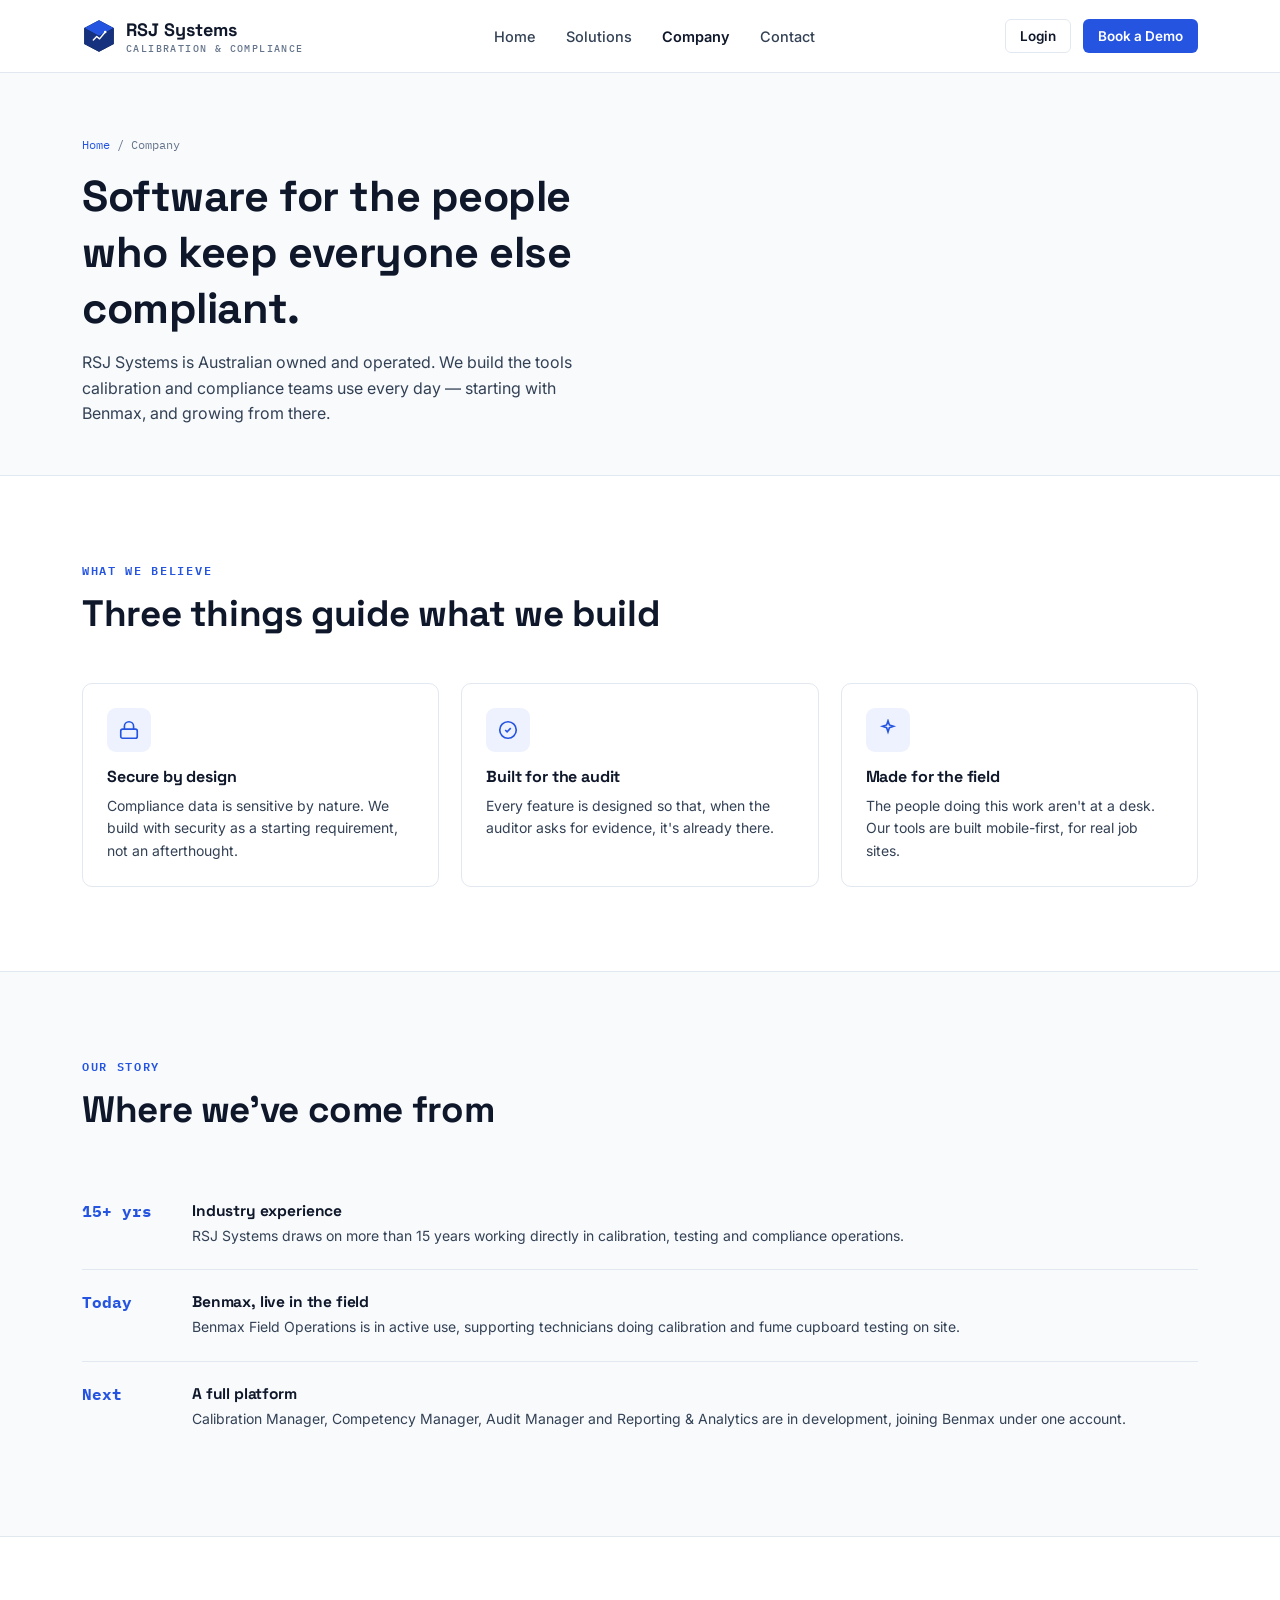
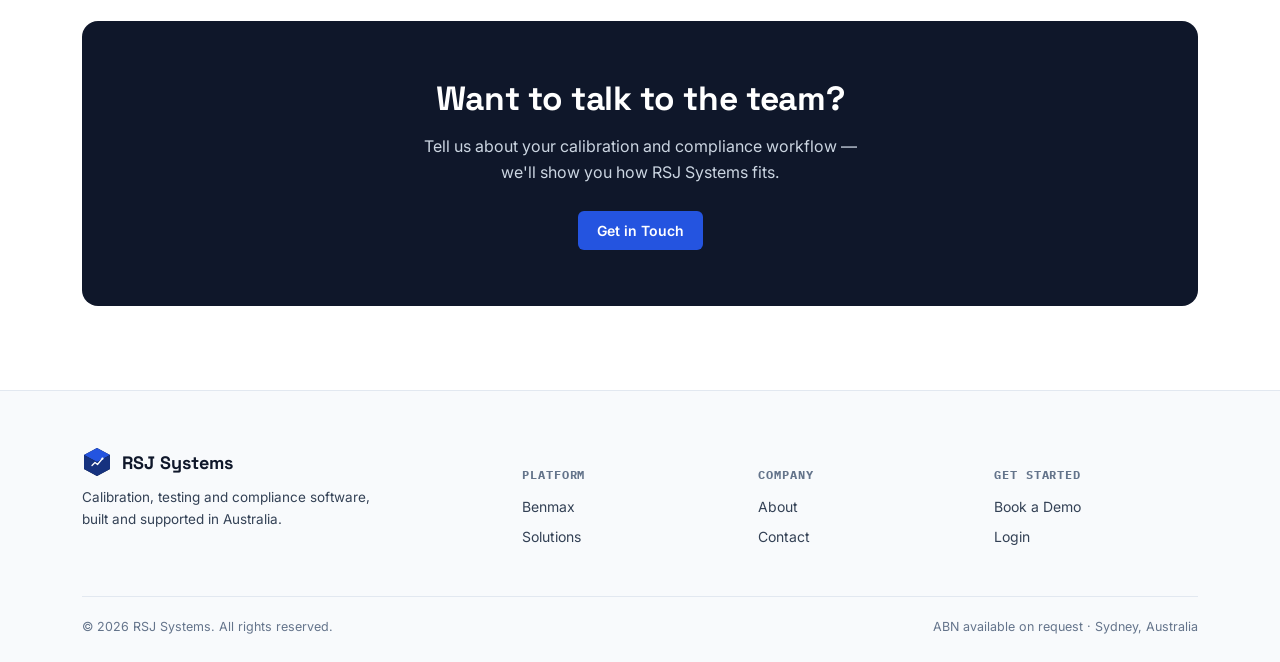
==== company.html @ 9a2268c6 "New website" ====
<!doctype html>
<html lang="en">
<head>
<meta charset="UTF-8">
<meta name="viewport" content="width=device-width, initial-scale=1.0">
<title>Company | RSJ Systems</title>
<meta name="description" content="RSJ Systems is an Australian-owned software company building calibration and compliance tools for regulated industries.">
<link rel="icon" type="image/svg+xml" href="assets/logo.svg">
<link href="https://fonts.googleapis.com/css2?family=Space+Grotesk:wght@500;600;700&family=Inter:wght@400;500;600;700&family=IBM+Plex+Mono:wght@500;600&display=swap" rel="stylesheet">
<link rel="stylesheet" href="assets/styles.css">
</head>
<body>

<header class="site-header">
  <div class="wrap">
    <a href="index.html" class="brand">
      <img src="assets/logo.svg" alt="" width="34" height="34">
      <span>RSJ Systems<small>CALIBRATION &amp; COMPLIANCE</small></span>
    </a>
    <nav class="main-nav" aria-label="Primary">
      <a href="index.html">Home</a>
      <a href="solutions.html">Solutions</a>
      <a href="company.html">Company</a>
      <a href="contact.html">Contact</a>
    </nav>
    <div class="header-actions">
      <a class="btn btn-ghost btn-sm" href="https://benmaxservice.rsjsystems.com" target="_blank" rel="noopener">Login</a>
      <a class="btn btn-primary btn-sm" href="contact.html">Book a Demo</a>
      <button class="nav-toggle" aria-label="Open menu">
        <svg viewBox="0 0 24 24" fill="none" stroke="currentColor" stroke-width="2"><line x1="3" y1="6" x2="21" y2="6"/><line x1="3" y1="12" x2="21" y2="12"/><line x1="3" y1="18" x2="21" y2="18"/></svg>
      </button>
    </div>
  </div>
</header>

<div class="mobile-nav">
  <div class="mobile-nav-panel">
    <button class="mobile-nav-close" aria-label="Close menu">
      <svg viewBox="0 0 24 24" fill="none" stroke="currentColor" stroke-width="2"><line x1="18" y1="6" x2="6" y2="18"/><line x1="6" y1="6" x2="18" y2="18"/></svg>
    </button>
    <a href="index.html">Home</a>
    <a href="solutions.html">Solutions</a>
    <a href="company.html">Company</a>
    <a href="contact.html">Contact</a>
    <a href="https://benmaxservice.rsjsystems.com" target="_blank" rel="noopener">Login</a>
    <a class="btn btn-primary" href="contact.html">Book a Demo</a>
  </div>
</div>

<section class="page-hero">
  <div class="wrap">
    <div class="breadcrumb"><a href="index.html">Home</a> / Company</div>
    <h1>Software for the people who keep everyone else compliant.</h1>
    <p>RSJ Systems is Australian owned and operated. We build the tools calibration and compliance teams use every day — starting with Benmax, and growing from there.</p>
  </div>
</section>

<section>
  <div class="wrap">
    <div class="section-head" data-reveal>
      <span class="section-label">What We Believe</span>
      <h2>Three things guide what we build</h2>
    </div>
    <div class="value-grid" data-reveal>
      <div class="value-card">
        <div class="app-icon"><svg viewBox="0 0 24 24" fill="none" stroke="currentColor" stroke-width="1.8"><rect x="3" y="11" width="18" height="10" rx="2"/><path d="M7 11V8a5 5 0 0 1 10 0v3"/></svg></div>
        <h3>Secure by design</h3>
        <p>Compliance data is sensitive by nature. We build with security as a starting requirement, not an afterthought.</p>
      </div>
      <div class="value-card">
        <div class="app-icon"><svg viewBox="0 0 24 24" fill="none" stroke="currentColor" stroke-width="1.8"><path d="M9 12l2 2 4-4"/><circle cx="12" cy="12" r="9"/></svg></div>
        <h3>Built for the audit</h3>
        <p>Every feature is designed so that, when the auditor asks for evidence, it's already there.</p>
      </div>
      <div class="value-card">
        <div class="app-icon"><svg viewBox="0 0 24 24" fill="none" stroke="currentColor" stroke-width="1.8"><path d="M12 2l1.5 4.5L18 8l-4.5 1.5L12 14l-1.5-4.5L6 8l4.5-1.5L12 2z"/></svg></div>
        <h3>Made for the field</h3>
        <p>The people doing this work aren't at a desk. Our tools are built mobile-first, for real job sites.</p>
      </div>
    </div>
  </div>
</section>

<section class="alt-bg">
  <div class="wrap">
    <div class="section-head" data-reveal>
      <span class="section-label">Our Story</span>
      <h2>Where we've come from</h2>
    </div>
    <div class="timeline" data-reveal>
      <div class="timeline-row">
        <span class="year">15+ yrs</span>
        <div><h4>Industry experience</h4><p>RSJ Systems draws on more than 15 years working directly in calibration, testing and compliance operations.</p></div>
      </div>
      <div class="timeline-row">
        <span class="year">Today</span>
        <div><h4>Benmax, live in the field</h4><p>Benmax Field Operations is in active use, supporting technicians doing calibration and fume cupboard testing on site.</p></div>
      </div>
      <div class="timeline-row">
        <span class="year">Next</span>
        <div><h4>A full platform</h4><p>Calibration Manager, Competency Manager, Audit Manager and Reporting &amp; Analytics are in development, joining Benmax under one account.</p></div>
      </div>
    </div>
  </div>
</section>

<section>
  <div class="wrap">
    <div class="cta-band" data-reveal>
      <h2>Want to talk to the team?</h2>
      <p>Tell us about your calibration and compliance workflow — we'll show you how RSJ Systems fits.</p>
      <a href="contact.html" class="btn btn-primary">Get in Touch</a>
    </div>
  </div>
</section>

<footer class="site-footer">
  <div class="wrap">
    <div class="footer-grid">
      <div class="footer-brand">
        <a href="index.html" class="brand"><img src="assets/logo.svg" alt="" width="30" height="30"><span>RSJ Systems</span></a>
        <p>Calibration, testing and compliance software, built and supported in Australia.</p>
      </div>
      <div class="footer-col">
        <h5>Platform</h5>
        <ul>
          <li><a href="https://benmaxservice.rsjsystems.com" target="_blank" rel="noopener">Benmax</a></li>
          <li><a href="solutions.html">Solutions</a></li>
        </ul>
      </div>
      <div class="footer-col">
        <h5>Company</h5>
        <ul>
          <li><a href="company.html">About</a></li>
          <li><a href="contact.html">Contact</a></li>
        </ul>
      </div>
      <div class="footer-col">
        <h5>Get Started</h5>
        <ul>
          <li><a href="contact.html">Book a Demo</a></li>
          <li><a href="https://benmaxservice.rsjsystems.com" target="_blank" rel="noopener">Login</a></li>
        </ul>
      </div>
    </div>
    <div class="footer-bottom">
      <span>© 2026 RSJ Systems. All rights reserved.</span>
      <span>ABN available on request · Sydney, Australia</span>
    </div>
  </div>
</footer>

<script src="assets/script.js"></script>
</body>
</html>
---- assets/styles.css ----
/* ===========================================================
   RSJ SYSTEMS — Design tokens
   =========================================================== */
:root {
  /* Color */
  --ink: #0f172a;
  --ink-soft: #334155;
  --muted: #64748b;
  --line: #e2e8f0;
  --paper: #ffffff;
  --paper-soft: #f8fafc;
  --blue: #2454e0;
  --blue-deep: #16327f;
  --blue-tint: #eef2fe;
  --green: #16a34a;
  --green-tint: #ecfdf3;

  /* Type */
  --font-display: "Space Grotesk", "Segoe UI", sans-serif;
  --font-body: "Inter", "Segoe UI", sans-serif;
  --font-mono: "IBM Plex Mono", "Courier New", monospace;

  /* Layout */
  --max: 1180px;
  --radius: 10px;
  --radius-sm: 6px;
}

* { box-sizing: border-box; }
html { scroll-behavior: smooth; }
body {
  margin: 0;
  font-family: var(--font-body);
  color: var(--ink);
  background: var(--paper);
  -webkit-font-smoothing: antialiased;
}
img { max-width: 100%; display: block; }
a { color: inherit; text-decoration: none; }
ul { margin: 0; padding: 0; list-style: none; }
h1, h2, h3, h4 {
  font-family: var(--font-display);
  margin: 0;
  letter-spacing: -0.01em;
}
p { margin: 0; line-height: 1.6; color: var(--ink-soft); }

.wrap {
  max-width: var(--max);
  margin: 0 auto;
  padding: 0 32px;
}

/* focus states */
a:focus-visible, button:focus-visible {
  outline: 2px solid var(--blue);
  outline-offset: 2px;
}

@media (prefers-reduced-motion: reduce) {
  * { animation: none !important; transition: none !important; }
}

/* ===========================================================
   HEADER
   =========================================================== */
.site-header {
  position: sticky;
  top: 0;
  z-index: 50;
  background: rgba(255, 255, 255, 0.9);
  backdrop-filter: saturate(180%) blur(10px);
  border-bottom: 1px solid var(--line);
}
.site-header .wrap {
  display: flex;
  align-items: center;
  justify-content: space-between;
  height: 72px;
}
.brand {
  display: flex;
  align-items: center;
  gap: 10px;
  font-family: var(--font-display);
  font-weight: 700;
  font-size: 18px;
  color: var(--ink);
}
.brand small {
  display: block;
  font-family: var(--font-mono);
  font-size: 10px;
  font-weight: 500;
  letter-spacing: 0.14em;
  color: var(--muted);
  margin-top: 1px;
}
.brand svg { width: 34px; height: 34px; }

.main-nav {
  display: flex;
  align-items: center;
  gap: 30px;
}
.main-nav a {
  font-size: 14.5px;
  font-weight: 500;
  color: var(--ink-soft);
  transition: color 0.15s ease;
}
.main-nav a:hover { color: var(--blue); }
.main-nav a.active { color: var(--ink); font-weight: 600; }

.header-actions { display: flex; align-items: center; gap: 12px; }

.btn {
  display: inline-flex;
  align-items: center;
  gap: 8px;
  font-family: var(--font-body);
  font-weight: 600;
  font-size: 14px;
  padding: 10px 18px;
  border-radius: var(--radius-sm);
  border: 1px solid transparent;
  cursor: pointer;
  transition: all 0.15s ease;
  white-space: nowrap;
}
.btn-primary { background: var(--blue); color: #fff; }
.btn-primary:hover { background: var(--blue-deep); }
.btn-ghost { background: transparent; color: var(--ink); border-color: var(--line); }
.btn-ghost:hover { border-color: var(--blue); color: var(--blue); }
.btn-sm { padding: 8px 14px; font-size: 13.5px; }

.nav-toggle {
  display: none;
  background: none;
  border: none;
  cursor: pointer;
  padding: 8px;
}
.nav-toggle svg { width: 24px; height: 24px; }

@media (max-width: 900px) {
  .main-nav { display: none; }
  .header-actions .btn-ghost { display: none; }
  .nav-toggle { display: block; }
}

/* ===========================================================
   HERO
   =========================================================== */
.hero {
  position: relative;
  overflow: hidden;
  border-bottom: 1px solid var(--line);
  background: var(--paper);
}
.hero-grid {
  position: absolute;
  inset: 0;
  z-index: 0;
  opacity: 0.55;
}
.hero .wrap {
  position: relative;
  z-index: 1;
  padding-top: 88px;
  padding-bottom: 88px;
  display: grid;
  grid-template-columns: 1fr;
  gap: 24px;
}
.eyebrow {
  display: inline-flex;
  align-items: center;
  gap: 8px;
  font-family: var(--font-mono);
  font-size: 12px;
  letter-spacing: 0.1em;
  color: var(--blue-deep);
  background: var(--blue-tint);
  border: 1px solid #d8e2fb;
  padding: 6px 12px;
  border-radius: 100px;
  width: fit-content;
}
.eyebrow .dot {
  width: 6px; height: 6px; border-radius: 50%;
  background: var(--green);
  box-shadow: 0 0 0 3px var(--green-tint);
}
.hero h1 {
  font-size: clamp(2.4rem, 5vw, 3.6rem);
  line-height: 1.05;
  max-width: 14ch;
}
.hero h1 .accent { color: var(--blue); }
.hero-sub {
  max-width: 46ch;
  font-size: 17px;
}
.hero-ctas { display: flex; gap: 14px; margin-top: 6px; flex-wrap: wrap; }

.trust-strip {
  margin-top: 56px;
  padding-top: 28px;
  border-top: 1px solid var(--line);
  display: flex;
  gap: 34px;
  flex-wrap: wrap;
}
.trust-item {
  display: flex;
  align-items: center;
  gap: 10px;
  font-size: 13.5px;
  font-weight: 600;
  color: var(--ink-soft);
}
.trust-item svg { width: 20px; height: 20px; color: var(--blue); flex-shrink: 0; }
.trust-item span small {
  display: block;
  font-weight: 400;
  color: var(--muted);
  font-size: 11.5px;
}

/* ===========================================================
   SECTIONS
   =========================================================== */
section { padding: 84px 0; }
.section-head { max-width: 620px; margin-bottom: 46px; }
.section-label {
  font-family: var(--font-mono);
  font-size: 12px;
  letter-spacing: 0.14em;
  text-transform: uppercase;
  color: var(--blue);
  font-weight: 600;
  margin-bottom: 10px;
  display: block;
}
.section-head h2 { font-size: clamp(1.7rem, 3vw, 2.3rem); margin-bottom: 12px; }
.section-head p { font-size: 16px; }

.alt-bg { background: var(--paper-soft); border-top: 1px solid var(--line); border-bottom: 1px solid var(--line); }

/* App / solution cards */
.card-grid {
  display: grid;
  grid-template-columns: repeat(3, 1fr);
  gap: 20px;
}
.app-card {
  background: var(--paper);
  border: 1px solid var(--line);
  border-radius: var(--radius);
  padding: 26px;
  display: flex;
  flex-direction: column;
  gap: 14px;
  transition: transform 0.18s ease, box-shadow 0.18s ease, border-color 0.18s ease;
}
.app-card:hover {
  transform: translateY(-3px);
  box-shadow: 0 12px 28px -14px rgba(15, 23, 42, 0.18);
  border-color: #c7d5fb;
}
.app-icon {
  width: 44px; height: 44px;
  border-radius: 9px;
  background: var(--blue-tint);
  display: flex; align-items: center; justify-content: center;
  color: var(--blue);
}
.app-icon svg { width: 22px; height: 22px; }
.app-card h3 { font-size: 17px; font-weight: 700; }
.app-card p { font-size: 14px; }
.status-pill {
  display: inline-flex;
  align-items: center;
  gap: 6px;
  font-family: var(--font-mono);
  font-size: 11px;
  letter-spacing: 0.06em;
  font-weight: 600;
  padding: 4px 10px;
  border-radius: 100px;
  width: fit-content;
}
.status-live { background: var(--green-tint); color: var(--green); }
.status-soon { background: #f1f5f9; color: var(--muted); }
.app-card .card-link {
  margin-top: auto;
  font-size: 13.5px;
  font-weight: 600;
  color: var(--blue);
  display: inline-flex;
  align-items: center;
  gap: 5px;
}
.app-card.disabled { opacity: 0.65; }
.app-card.disabled:hover { transform: none; box-shadow: none; border-color: var(--line); }

/* Industries */
.industry-strip {
  display: flex;
  flex-wrap: wrap;
  gap: 12px;
}
.industry-chip {
  display: flex;
  align-items: center;
  gap: 8px;
  border: 1px solid var(--line);
  border-radius: 100px;
  padding: 9px 16px;
  font-size: 13.5px;
  font-weight: 600;
  color: var(--ink-soft);
}
.industry-chip svg { width: 16px; height: 16px; color: var(--blue); }

/* Stats */
.stat-grid {
  display: grid;
  grid-template-columns: repeat(4, 1fr);
  gap: 20px;
  padding: 40px 0;
}
.stat h3 {
  font-size: clamp(1.8rem, 3vw, 2.4rem);
  color: var(--ink);
}
.stat span {
  font-family: var(--font-mono);
  font-size: 12px;
  letter-spacing: 0.06em;
  color: var(--muted);
  text-transform: uppercase;
}

/* Feature rows */
.feature-list { display: grid; gap: 26px; }
.feature-row {
  display: grid;
  grid-template-columns: 40px 1fr;
  gap: 16px;
}
.feature-row .num {
  font-family: var(--font-mono);
  color: var(--blue);
  font-weight: 700;
}
.feature-row h4 { font-size: 15.5px; margin-bottom: 4px; }
.feature-row p { font-size: 14px; }

/* CTA band */
.cta-band {
  background: var(--ink);
  border-radius: 16px;
  padding: 56px;
  text-align: center;
  color: #fff;
}
.cta-band h2 { color: #fff; font-size: clamp(1.6rem, 3vw, 2.1rem); }
.cta-band p { color: #cbd5e1; max-width: 46ch; margin: 14px auto 26px; }
.cta-band .btn-primary { background: var(--blue); }

/* Footer */
.site-footer {
  border-top: 1px solid var(--line);
  padding: 56px 0 28px;
  background: var(--paper-soft);
}
.footer-grid {
  display: grid;
  grid-template-columns: 2fr 1fr 1fr 1fr;
  gap: 32px;
  margin-bottom: 40px;
}
.footer-brand p { font-size: 13.5px; max-width: 32ch; margin-top: 10px; }
.footer-col h5 {
  font-family: var(--font-mono);
  font-size: 11.5px;
  letter-spacing: 0.08em;
  text-transform: uppercase;
  color: var(--muted);
  margin-bottom: 14px;
}
.footer-col ul li { margin-bottom: 10px; }
.footer-col ul li a { font-size: 14px; color: var(--ink-soft); }
.footer-col ul li a:hover { color: var(--blue); }
.footer-bottom {
  border-top: 1px solid var(--line);
  padding-top: 22px;
  display: flex;
  justify-content: space-between;
  align-items: center;
  flex-wrap: wrap;
  gap: 12px;
  font-size: 12.5px;
  color: var(--muted);
}

/* Simple page header (used on inner pages) */
.page-hero {
  padding: 64px 0 48px;
  border-bottom: 1px solid var(--line);
  background: var(--paper-soft);
}
.page-hero h1 { font-size: clamp(2rem, 4vw, 2.7rem); max-width: 18ch; }
.page-hero p { margin-top: 14px; max-width: 50ch; font-size: 16px; }
.breadcrumb {
  font-family: var(--font-mono);
  font-size: 12px;
  color: var(--muted);
  margin-bottom: 16px;
}
.breadcrumb a { color: var(--blue); }

/* Contact form */
.contact-layout {
  display: grid;
  grid-template-columns: 1fr 1fr;
  gap: 48px;
  align-items: start;
}
.form-field { margin-bottom: 18px; }
.form-field label {
  display: block;
  font-size: 13.5px;
  font-weight: 600;
  margin-bottom: 6px;
}
.form-field input,
.form-field textarea,
.form-field select {
  width: 100%;
  border: 1px solid var(--line);
  border-radius: var(--radius-sm);
  padding: 11px 13px;
  font-family: var(--font-body);
  font-size: 14.5px;
  color: var(--ink);
  background: #fff;
}
.form-field input:focus,
.form-field textarea:focus,
.form-field select:focus {
  outline: 2px solid var(--blue);
  outline-offset: 1px;
  border-color: var(--blue);
}
.contact-info-card {
  background: var(--paper-soft);
  border: 1px solid var(--line);
  border-radius: var(--radius);
  padding: 28px;
}
.contact-info-row {
  display: flex;
  gap: 14px;
  padding: 16px 0;
  border-bottom: 1px solid var(--line);
}
.contact-info-row:last-child { border-bottom: none; }
.contact-info-row svg { width: 20px; height: 20px; color: var(--blue); flex-shrink: 0; }
.contact-info-row h4 { font-size: 14px; margin-bottom: 3px; }
.contact-info-row p { font-size: 13.5px; }

/* Values / team grid (company page) */
.value-grid {
  display: grid;
  grid-template-columns: repeat(3, 1fr);
  gap: 22px;
}
.value-card {
  border: 1px solid var(--line);
  border-radius: var(--radius);
  padding: 24px;
}
.value-card .app-icon { margin-bottom: 14px; }
.value-card h3 { font-size: 16px; margin-bottom: 8px; }
.value-card p { font-size: 14px; }

.timeline { display: grid; gap: 0; }
.timeline-row {
  display: grid;
  grid-template-columns: 90px 1fr;
  gap: 20px;
  padding: 22px 0;
  border-top: 1px solid var(--line);
}
.timeline-row:first-child { border-top: none; }
.timeline-row .year { font-family: var(--font-mono); font-weight: 700; color: var(--blue); }
.timeline-row h4 { font-size: 15.5px; margin-bottom: 4px; }
.timeline-row p { font-size: 14px; }

/* Responsive */
@media (max-width: 900px) {
  .card-grid { grid-template-columns: 1fr 1fr; }
  .stat-grid { grid-template-columns: 1fr 1fr; }
  .footer-grid { grid-template-columns: 1fr 1fr; }
  .contact-layout { grid-template-columns: 1fr; }
  .value-grid { grid-template-columns: 1fr; }
}
@media (max-width: 620px) {
  .wrap { padding: 0 20px; }
  .card-grid { grid-template-columns: 1fr; }
  .stat-grid { grid-template-columns: 1fr 1fr; }
  .footer-grid { grid-template-columns: 1fr; gap: 26px; }
  .cta-band { padding: 36px 24px; }
  section { padding: 60px 0; }
}

/* Scroll reveal */
[data-reveal] {
  opacity: 0;
  transform: translateY(16px);
  transition: opacity 0.6s ease, transform 0.6s ease;
}
[data-reveal].is-visible { opacity: 1; transform: translateY(0); }

/* Mobile nav drawer */
.mobile-nav {
  display: none;
  position: fixed;
  inset: 0;
  z-index: 60;
  background: rgba(15, 23, 42, 0.5);
}
.mobile-nav.open { display: block; }
.mobile-nav-panel {
  position: absolute;
  top: 0; right: 0;
  width: min(320px, 85vw);
  height: 100%;
  background: #fff;
  padding: 24px;
  display: flex;
  flex-direction: column;
  gap: 4px;
}
.mobile-nav-panel a {
  padding: 14px 6px;
  font-size: 16px;
  font-weight: 600;
  border-bottom: 1px solid var(--line);
}
.mobile-nav-close { align-self: flex-end; background: none; border: none; cursor: pointer; padding: 8px; }
.mobile-nav-close svg { width: 22px; height: 22px; }
.mobile-nav-panel .btn { margin-top: 16px; }
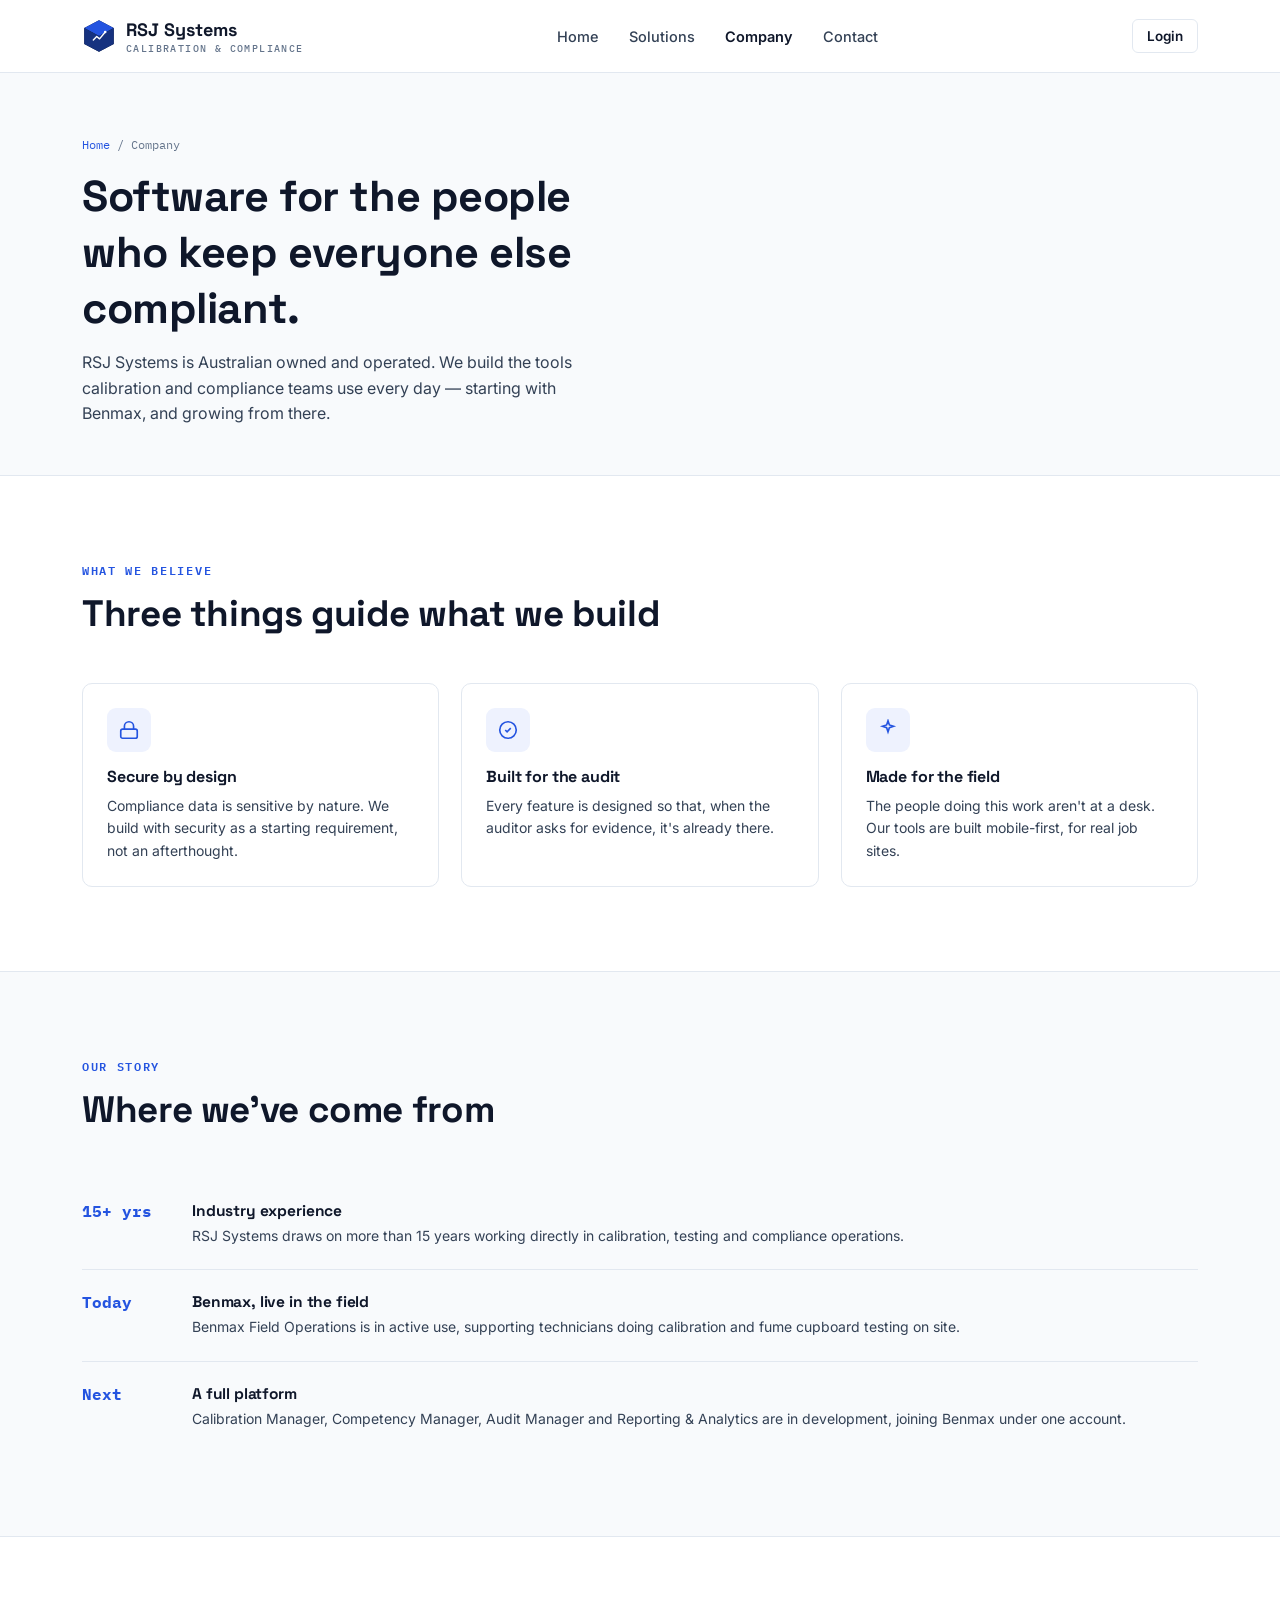
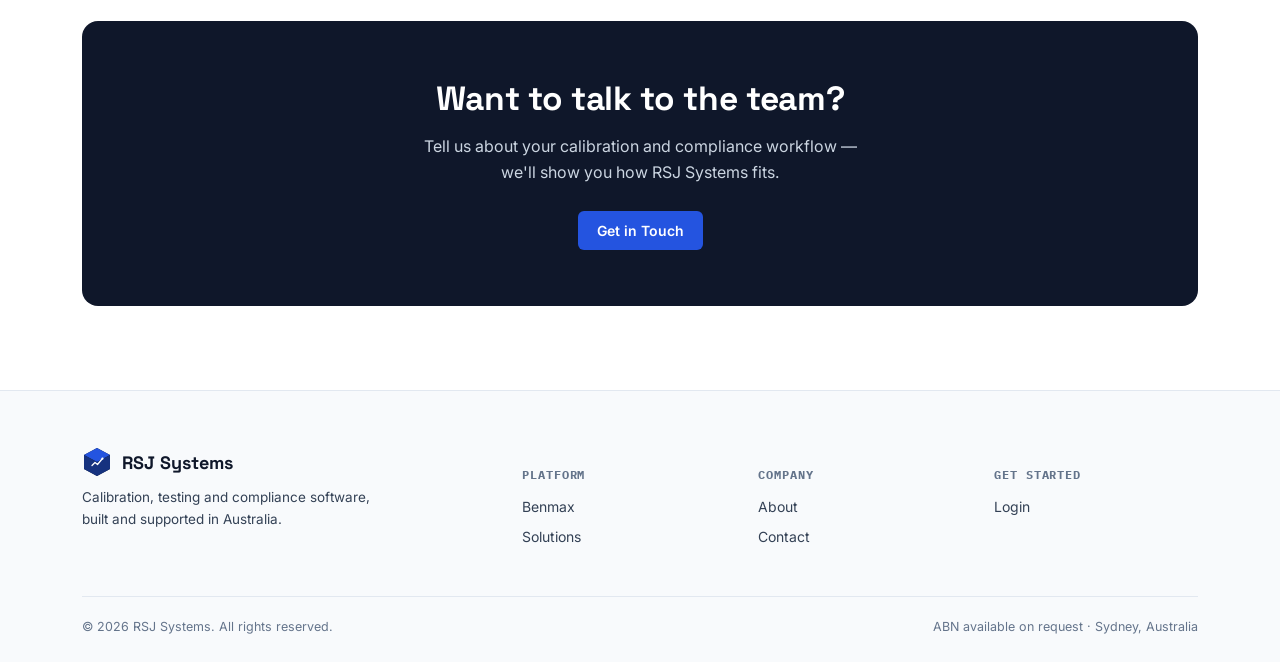
==== commit 9bb8caad: "remove book a demo, add login picker, add animations" ====
--- a/company.html
+++ b/company.html
@@ -24,9 +24,7 @@
       <a href="contact.html">Contact</a>
     </nav>
     <div class="header-actions">
-      <a class="btn btn-ghost btn-sm" href="https://benmaxservice.rsjsystems.com" target="_blank" rel="noopener">Login</a>
-      <a class="btn btn-primary btn-sm" href="contact.html">Book a Demo</a>
-      <button class="nav-toggle" aria-label="Open menu">
+      <a class="btn btn-ghost btn-sm" href="login.html">Login</a>      <button class="nav-toggle" aria-label="Open menu">
         <svg viewBox="0 0 24 24" fill="none" stroke="currentColor" stroke-width="2"><line x1="3" y1="6" x2="21" y2="6"/><line x1="3" y1="12" x2="21" y2="12"/><line x1="3" y1="18" x2="21" y2="18"/></svg>
       </button>
     </div>
@@ -42,9 +40,7 @@
     <a href="solutions.html">Solutions</a>
     <a href="company.html">Company</a>
     <a href="contact.html">Contact</a>
-    <a href="https://benmaxservice.rsjsystems.com" target="_blank" rel="noopener">Login</a>
-    <a class="btn btn-primary" href="contact.html">Book a Demo</a>
-  </div>
+    <a href="login.html">Login</a>  </div>
 </div>
 
 <section class="page-hero">
@@ -137,9 +133,7 @@
       </div>
       <div class="footer-col">
         <h5>Get Started</h5>
-        <ul>
-          <li><a href="contact.html">Book a Demo</a></li>
-          <li><a href="https://benmaxservice.rsjsystems.com" target="_blank" rel="noopener">Login</a></li>
+        <ul>          <li><a href="login.html">Login</a></li>
         </ul>
       </div>
     </div>
--- a/assets/styles.css
+++ b/assets/styles.css
@@ -255,6 +255,8 @@
   gap: 20px;
 }
 .app-card {
+  color: var(--ink);
+  text-decoration: none;
   background: var(--paper);
   border: 1px solid var(--line);
   border-radius: var(--radius);
@@ -517,6 +519,55 @@
   section { padding: 60px 0; }
 }
 
+/* Hero intro animation (plays once on page load) */
+.hero-fade {
+  opacity: 0;
+  transform: translateY(18px);
+  animation: heroFadeUp 0.7s ease forwards;
+}
+.hero-fade-1 { animation-delay: 0.05s; }
+.hero-fade-2 { animation-delay: 0.18s; }
+.hero-fade-3 { animation-delay: 0.32s; }
+.hero-fade-4 { animation-delay: 0.46s; }
+.hero-fade-5 { animation-delay: 0.6s; }
+@keyframes heroFadeUp {
+  to { opacity: 1; transform: translateY(0); }
+}
+.hero-grid path {
+  stroke-dasharray: 700;
+  stroke-dashoffset: 700;
+  animation: drawLine 1.6s ease forwards;
+}
+.hero-grid path:nth-of-type(1) { animation-delay: 0.1s; }
+.hero-grid path:nth-of-type(2) { animation-delay: 0.3s; }
+.hero-grid path:nth-of-type(3) { animation-delay: 0.5s; }
+.hero-grid path:nth-of-type(4) { animation-delay: 0.7s; }
+.hero-grid path:nth-of-type(5) { animation-delay: 0.9s; }
+.hero-grid path:nth-of-type(6) { animation-delay: 1.05s; }
+.hero-grid circle {
+  opacity: 0;
+  animation: dotIn 0.4s ease forwards;
+}
+.hero-grid circle:nth-of-type(1) { animation-delay: 1.1s; }
+.hero-grid circle:nth-of-type(2) { animation-delay: 1.3s; }
+.hero-grid circle:nth-of-type(3) { animation-delay: 1.35s; }
+.hero-grid circle:nth-of-type(4) { animation-delay: 1.5s; }
+.hero-grid circle:nth-of-type(5) { animation-delay: 1.55s; }
+.hero-grid circle:nth-of-type(6) { animation-delay: 1.7s; }
+.hero-grid circle:nth-of-type(7) { animation-delay: 1.75s; }
+.hero-grid circle:nth-of-type(8) { animation-delay: 1.9s; }
+@keyframes drawLine {
+  to { stroke-dashoffset: 0; }
+}
+@keyframes dotIn {
+  to { opacity: 0.9; }
+}
+@media (prefers-reduced-motion: reduce) {
+  .hero-fade { opacity: 1; transform: none; animation: none; }
+  .hero-grid path { stroke-dashoffset: 0; animation: none; }
+  .hero-grid circle { opacity: 0.9; animation: none; }
+}
+
 /* Scroll reveal */
 [data-reveal] {
   opacity: 0;
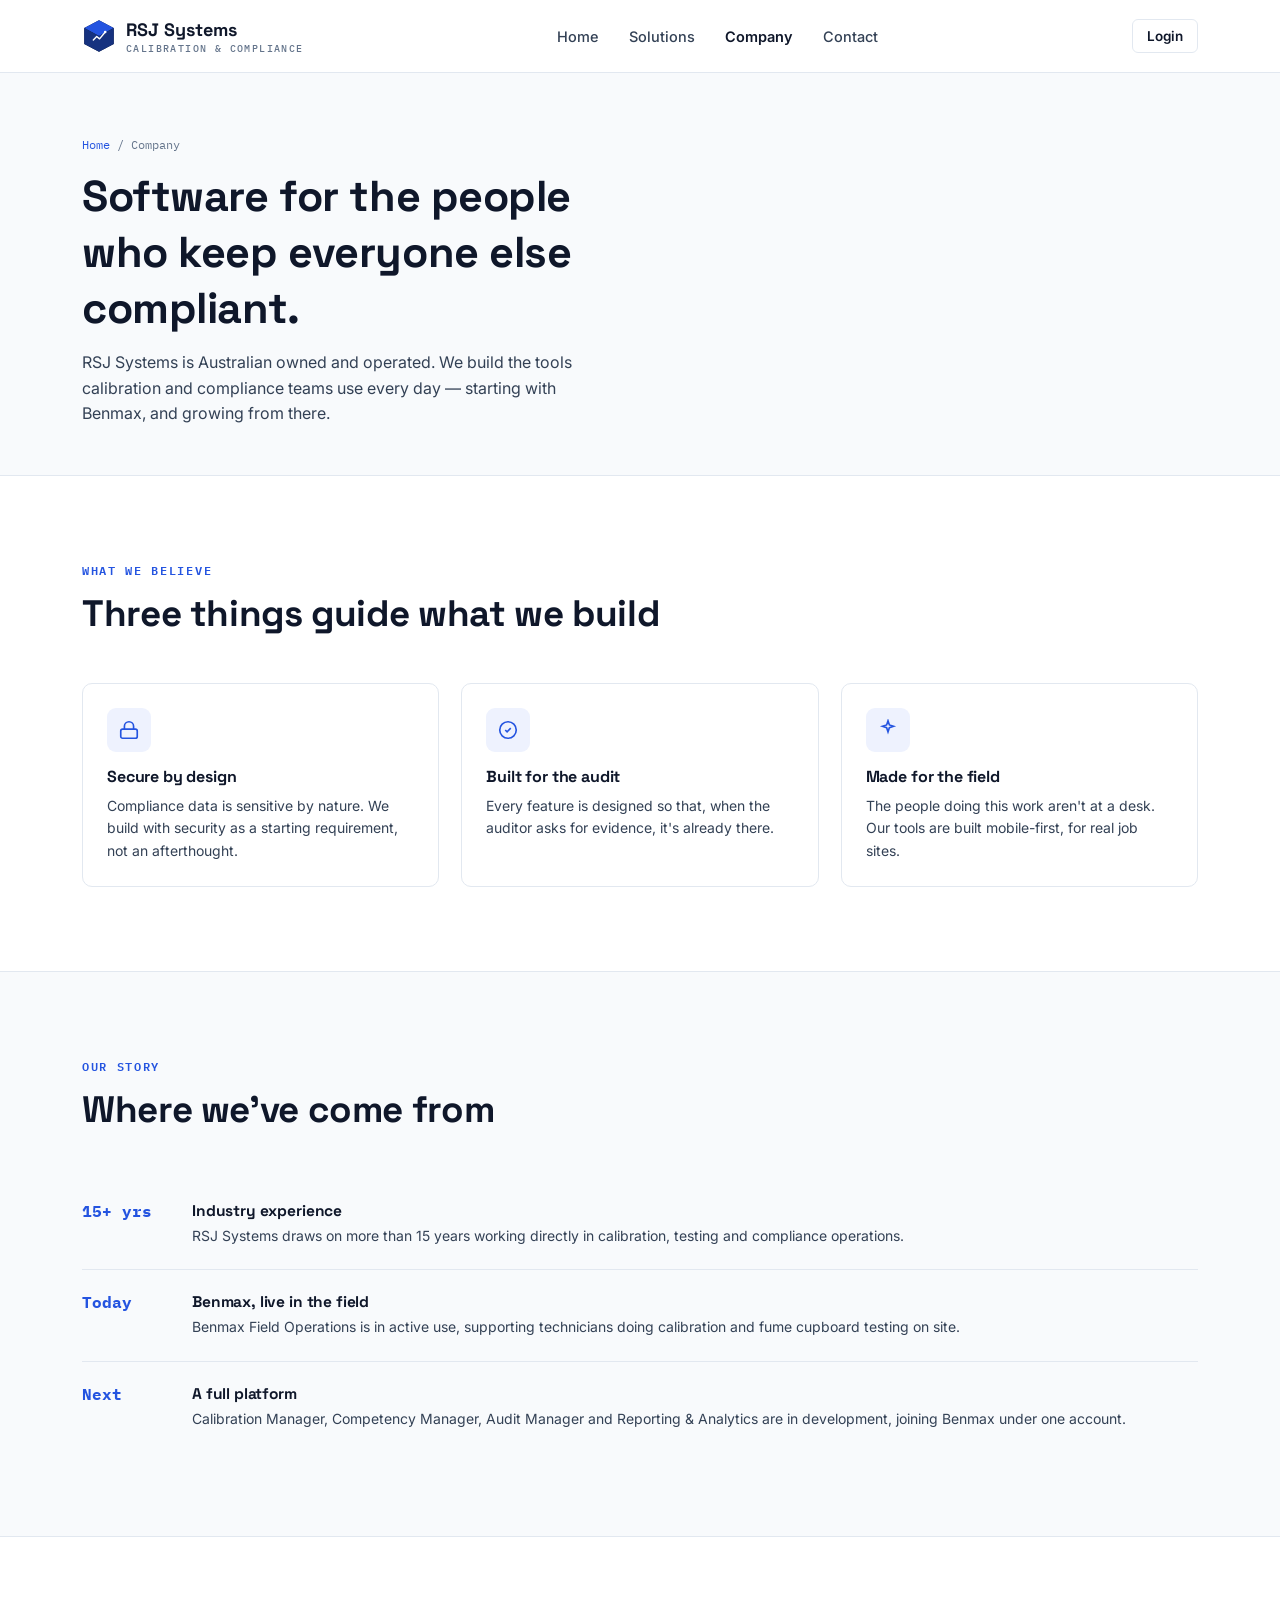
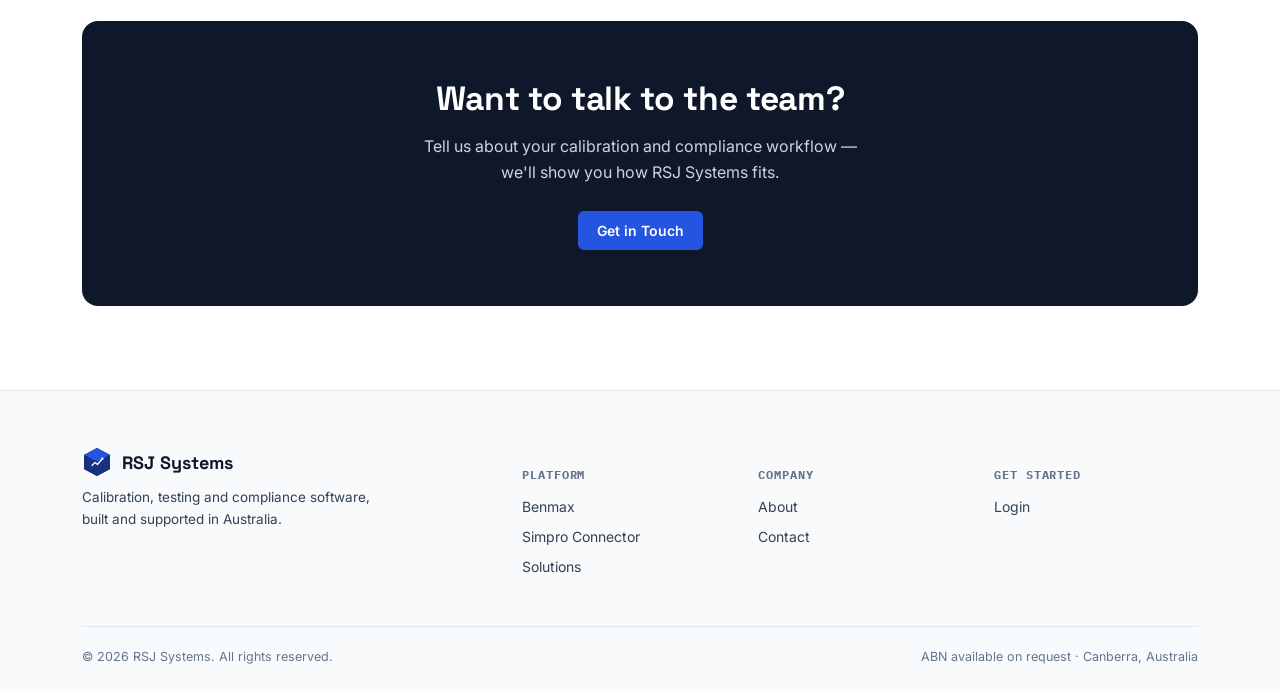
==== commit 69a55ecd: "Add files via upload" ====
--- a/company.html
+++ b/company.html
@@ -121,6 +121,7 @@
         <h5>Platform</h5>
         <ul>
           <li><a href="https://benmaxservice.rsjsystems.com" target="_blank" rel="noopener">Benmax</a></li>
+          <li><a href="https://simpro.rsjsystems.com" target="_blank" rel="noopener">Simpro Connector</a></li>
           <li><a href="solutions.html">Solutions</a></li>
         </ul>
       </div>
@@ -139,7 +140,7 @@
     </div>
     <div class="footer-bottom">
       <span>© 2026 RSJ Systems. All rights reserved.</span>
-      <span>ABN available on request · Sydney, Australia</span>
+      <span>ABN available on request · Canberra, Australia</span>
     </div>
   </div>
 </footer>
